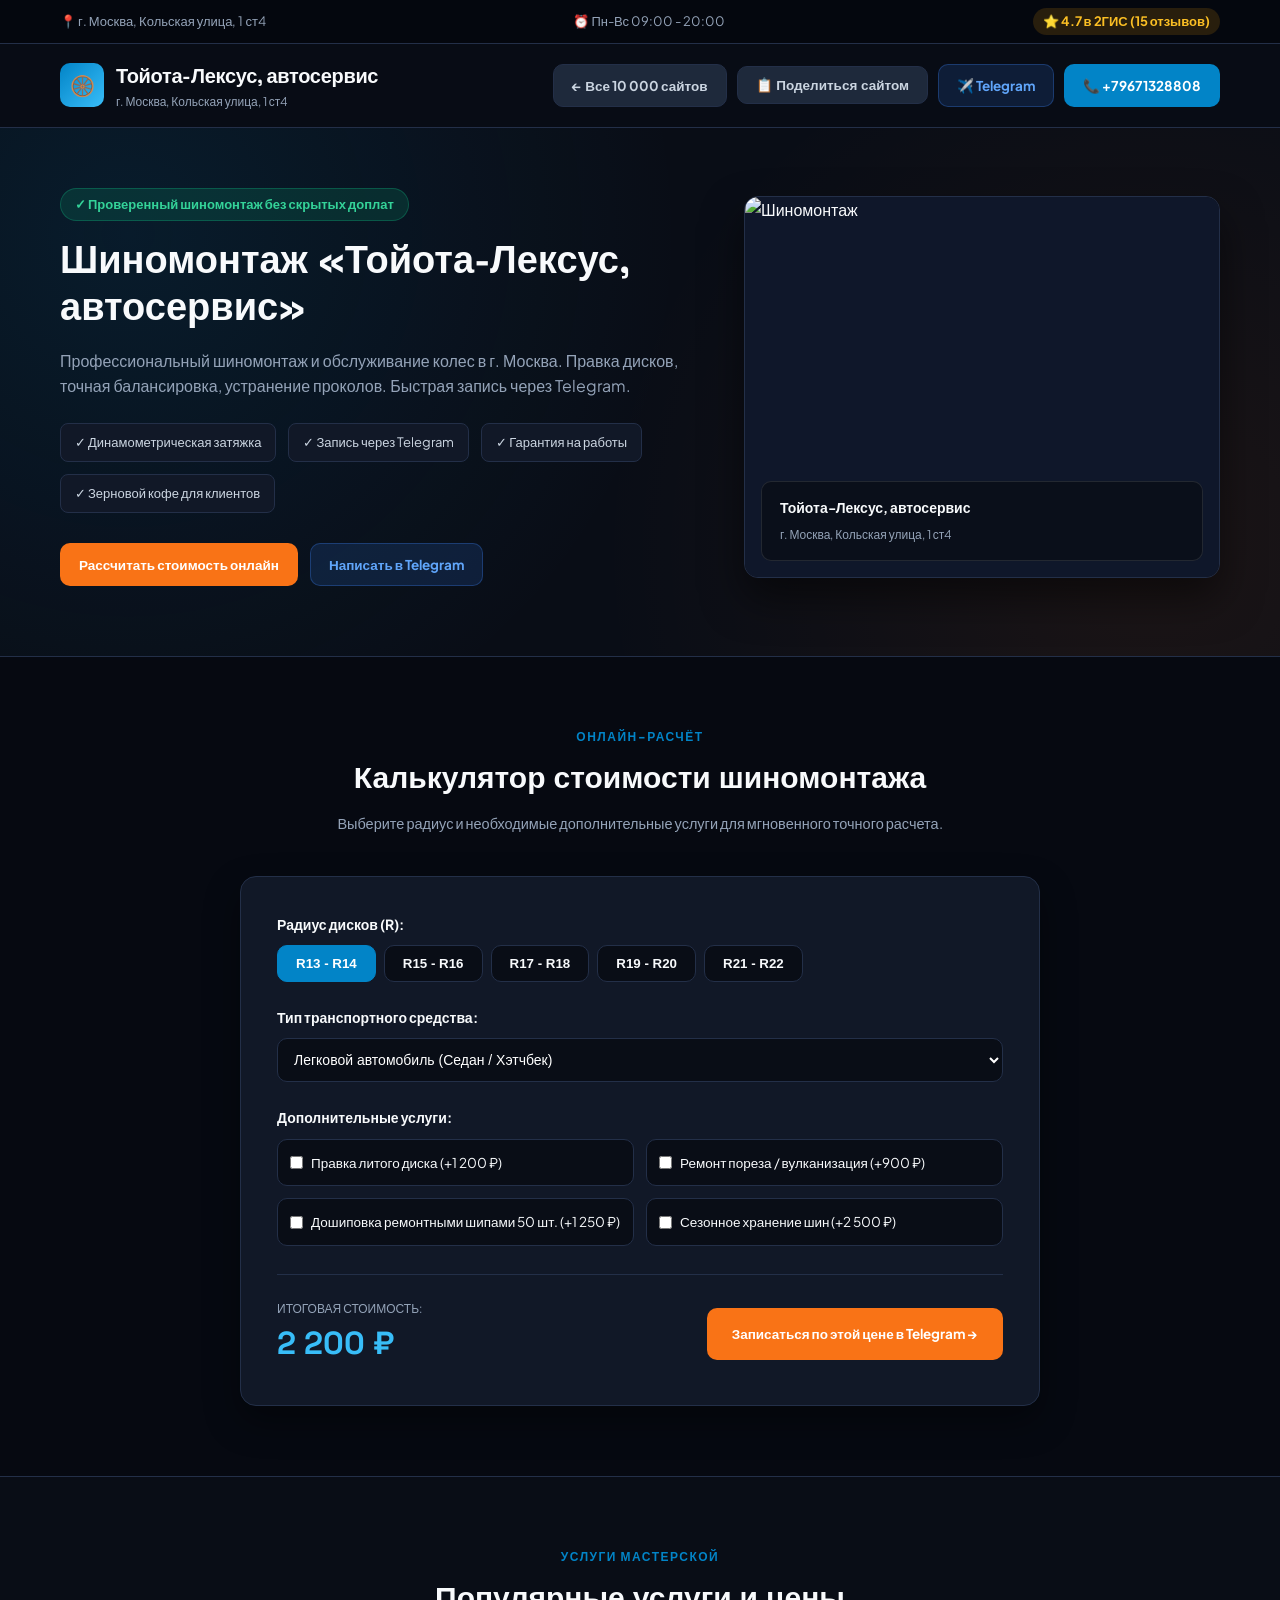
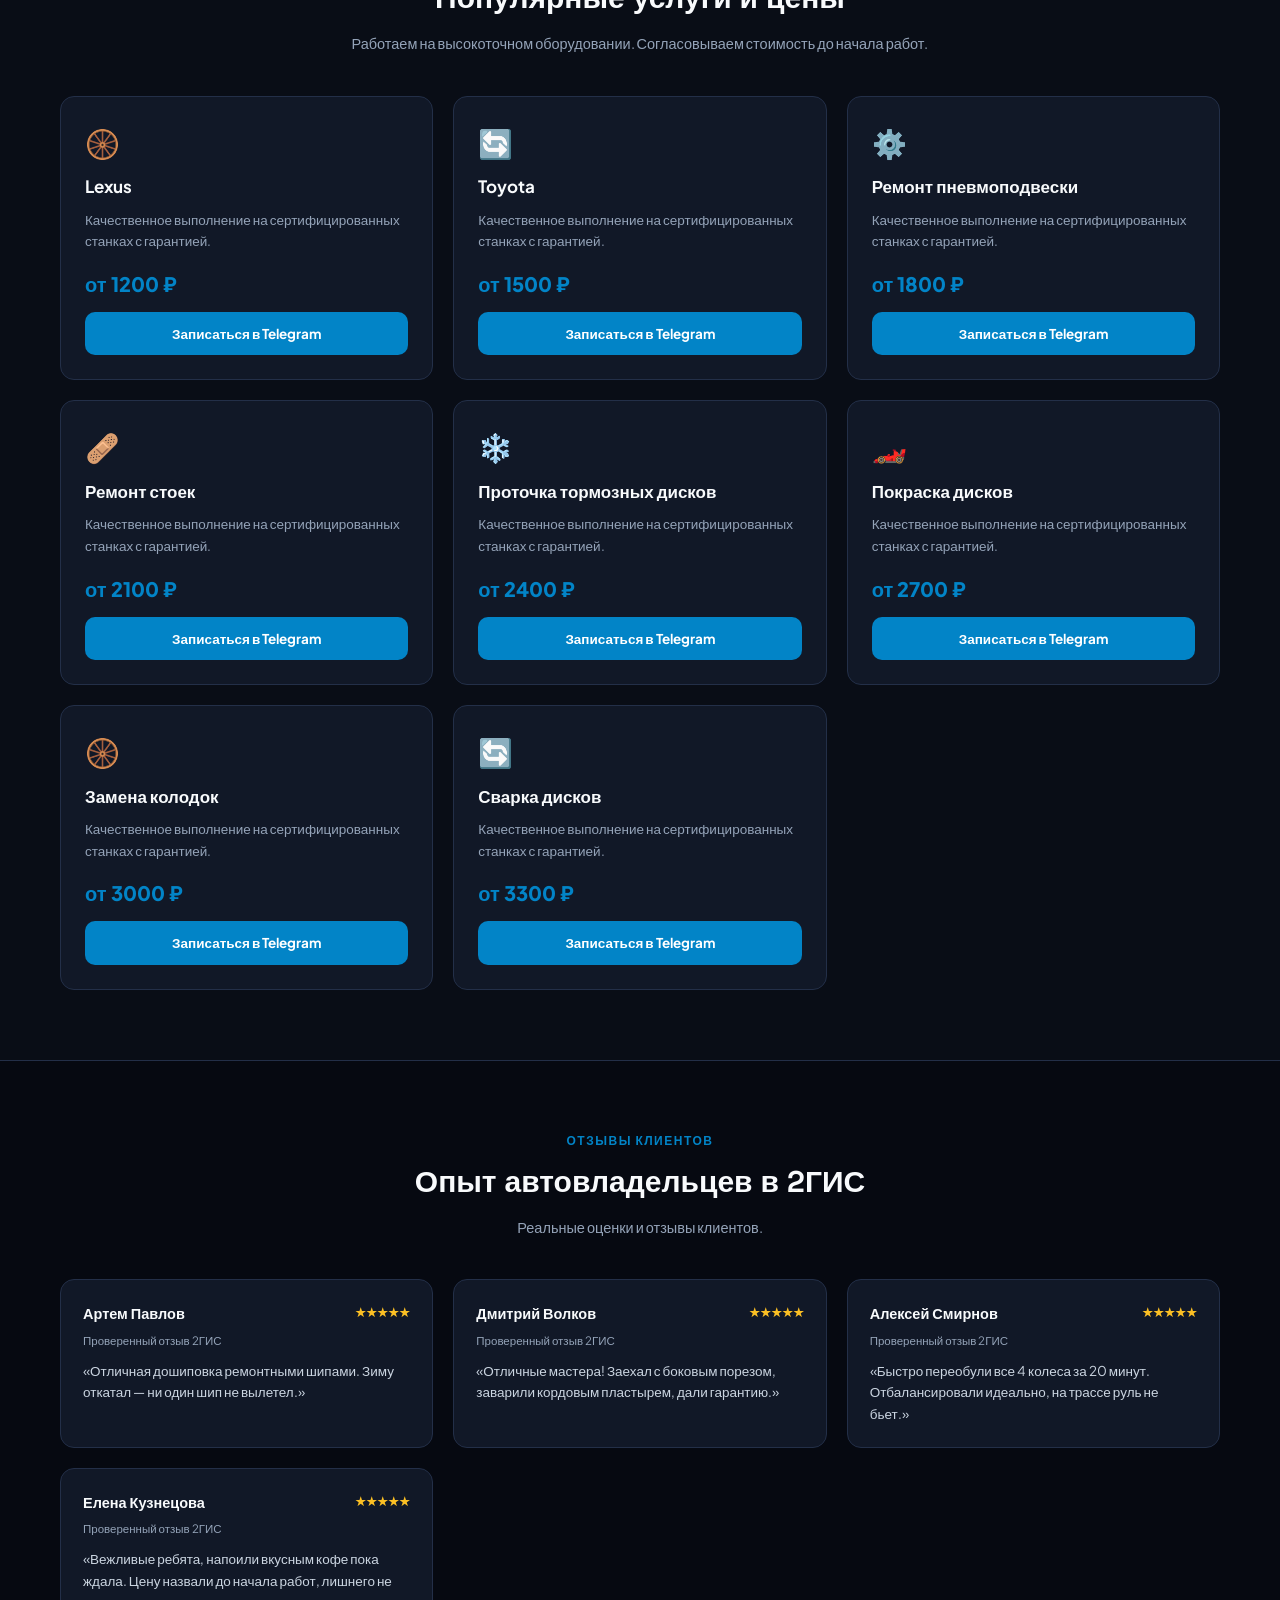
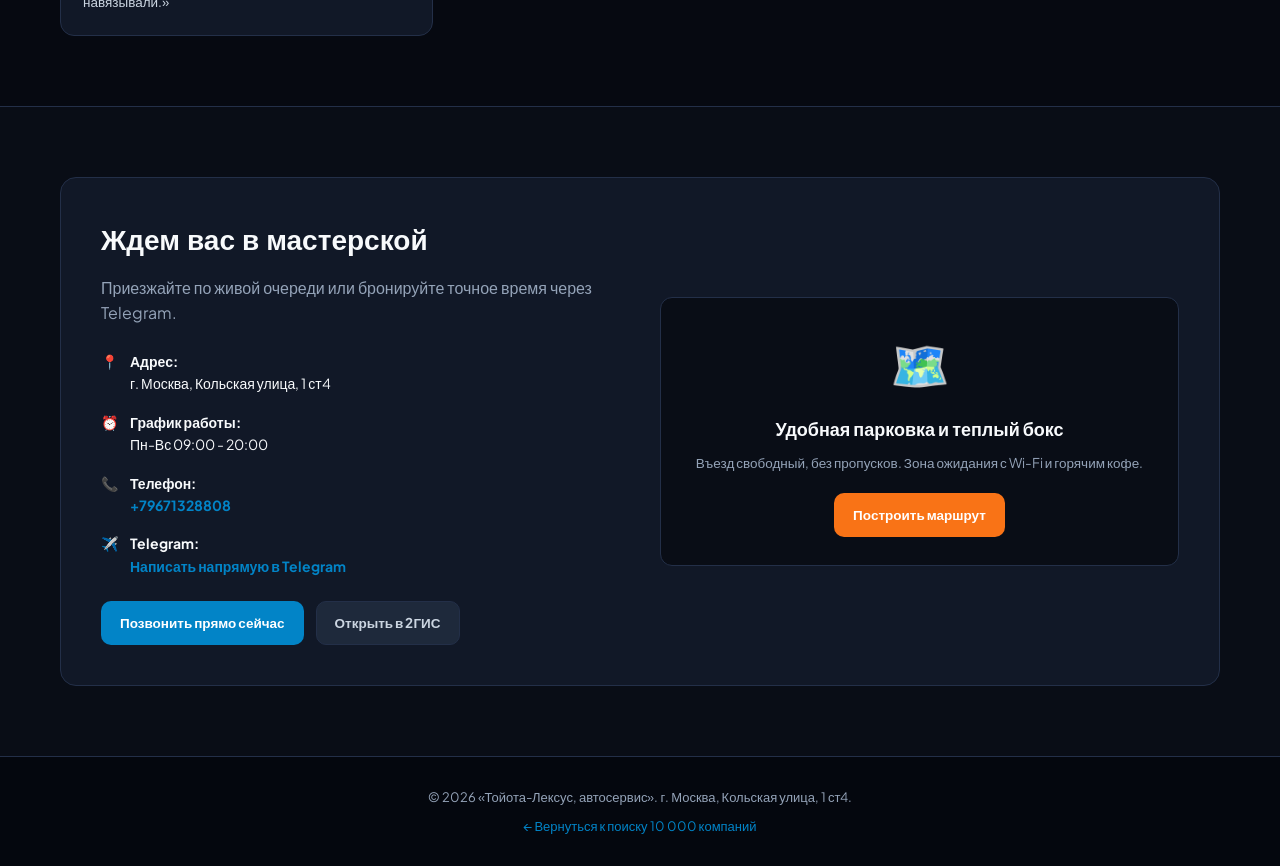
==== site/index.html @ e3f10357 "Deploy: 10,000 tire shops search portal and dynamic calculator sites with 1-click link copy" ====
<!DOCTYPE html>
<html lang="ru">
<head>
  <meta charset="UTF-8">
  <meta name="viewport" content="width=device-width, initial-scale=1.0">
  <title id="pageTitle">Шиномонтаж — Профессиональные услуги и калькулятор</title>
  <meta name="description" id="pageMeta" content="Профессиональный шиномонтаж, балансировка, правка дисков, ремонт порезов. Онлайн калькулятор стоимости и запись.">
  <link rel="preconnect" href="https://fonts.googleapis.com">
  <link rel="preconnect" href="https://fonts.gstatic.com" crossorigin>
  <link href="https://fonts.googleapis.com/css2?family=Plus+Jakarta+Sans:wght@400;500;600;700;800&family=Space+Grotesk:wght@700;800&display=swap" rel="stylesheet">
  <style>
    :root {
      --primary: #0284c7;
      --primary-hover: #0369a1;
      --accent: #f97316;
      --accent-hover: #ea580c;
      --green: #10b981;
      --bg-dark: #090d16;
      --bg-card: #111827;
      --bg-card-hover: #1e293b;
      --border: #232f48;
      --text: #f8fafc;
      --text-muted: #94a3b8;
      --radius: 14px;
    }

    * { margin: 0; padding: 0; box-sizing: border-box; }
    body {
      font-family: 'Plus Jakarta Sans', sans-serif;
      background-color: var(--bg-dark);
      color: var(--text);
      line-height: 1.6;
    }
    a { color: inherit; text-decoration: none; }
    .container { max-width: 1200px; margin: 0 auto; padding: 0 20px; }

    /* Top Ribbon */
    .top-ribbon {
      background: #04070e;
      border-bottom: 1px solid var(--border);
      font-size: 13px;
      color: var(--text-muted);
      padding: 8px 0;
    }
    .ribbon-flex {
      display: flex;
      justify-content: space-between;
      align-items: center;
      flex-wrap: wrap;
      gap: 10px;
    }
    .rating-pill {
      background: rgba(245, 158, 11, 0.15);
      color: #fbbf24;
      font-weight: 700;
      padding: 3px 10px;
      border-radius: 20px;
    }

    /* Header */
    .header {
      position: sticky;
      top: 0;
      z-index: 100;
      background: rgba(9, 13, 22, 0.95);
      backdrop-filter: blur(12px);
      border-bottom: 1px solid var(--border);
      padding: 16px 0;
    }
    .header-content {
      display: flex;
      justify-content: space-between;
      align-items: center;
      gap: 16px;
    }
    .logo-block {
      display: flex;
      align-items: center;
      gap: 12px;
    }
    .logo-icon {
      background: linear-gradient(135deg, #0284c7, #38bdf8);
      color: #fff;
      font-size: 20px;
      width: 44px;
      height: 44px;
      display: flex;
      align-items: center;
      justify-content: center;
      border-radius: 10px;
      font-weight: 800;
    }
    .logo-title {
      font-family: 'Space Grotesk', sans-serif;
      font-size: 20px;
      font-weight: 800;
      letter-spacing: -0.3px;
    }
    .logo-sub {
      font-size: 12px;
      color: var(--text-muted);
    }

    .header-actions {
      display: flex;
      align-items: center;
      gap: 10px;
    }

    /* Buttons */
    .btn {
      display: inline-flex;
      align-items: center;
      justify-content: center;
      gap: 6px;
      padding: 10px 18px;
      border-radius: 10px;
      font-weight: 700;
      font-size: 13.5px;
      cursor: pointer;
      transition: all 0.2s ease;
      border: 1px solid transparent;
      white-space: nowrap;
    }
    .btn-primary { background: var(--primary); color: #fff; }
    .btn-primary:hover { background: var(--primary-hover); transform: translateY(-1px); }
    .btn-accent { background: var(--accent); color: #fff; }
    .btn-accent:hover { background: var(--accent-hover); transform: translateY(-1px); }
    .btn-tg {
      background: rgba(59, 130, 246, 0.15);
      color: #60a5fa;
      border-color: rgba(59, 130, 246, 0.3);
    }
    .btn-tg:hover { background: #2563eb; color: #fff; }
    .btn-back {
      background: #1e293b;
      color: #cbd5e1;
      border: 1px solid var(--border);
    }
    .btn-back:hover { background: #334155; color: #fff; }

    /* Hero */
    .hero {
      padding: 60px 0 70px;
      background: radial-gradient(circle at 10% 20%, rgba(2, 132, 199, 0.12) 0%, transparent 45%),
                  radial-gradient(circle at 90% 80%, rgba(249, 115, 22, 0.08) 0%, transparent 45%);
    }
    .hero-grid {
      display: grid;
      grid-template-columns: 1.15fr 0.85fr;
      gap: 40px;
      align-items: center;
    }
    .hero-badge {
      display: inline-block;
      background: rgba(16, 185, 129, 0.15);
      color: #34d399;
      font-size: 13px;
      font-weight: 700;
      padding: 5px 14px;
      border-radius: 30px;
      margin-bottom: 16px;
      border: 1px solid rgba(16, 185, 129, 0.3);
    }
    .hero h1 {
      font-family: 'Space Grotesk', sans-serif;
      font-size: 38px;
      font-weight: 800;
      line-height: 1.25;
      margin-bottom: 16px;
    }
    .hero-desc {
      font-size: 16px;
      color: var(--text-muted);
      margin-bottom: 24px;
    }
    .hero-features {
      display: flex;
      gap: 12px;
      flex-wrap: wrap;
      margin-bottom: 30px;
    }
    .feat-pill {
      background: var(--bg-card);
      border: 1px solid var(--border);
      padding: 8px 14px;
      border-radius: 8px;
      font-size: 13px;
      color: #cbd5e1;
    }
    .hero-cta {
      display: flex;
      gap: 12px;
      flex-wrap: wrap;
    }

    /* Photo gallery card */
    .hero-photo-card {
      position: relative;
      border-radius: var(--radius);
      overflow: hidden;
      border: 1px solid var(--border);
      box-shadow: 0 20px 40px rgba(0, 0, 0, 0.5);
    }
    .main-photo {
      width: 100%;
      height: 380px;
      object-fit: cover;
      display: block;
      background: #0f172a;
    }
    .photo-overlay {
      position: absolute;
      bottom: 16px;
      left: 16px;
      right: 16px;
      background: rgba(11, 15, 25, 0.88);
      backdrop-filter: blur(8px);
      padding: 14px 18px;
      border-radius: 10px;
      border: 1px solid rgba(255, 255, 255, 0.1);
    }
    .photo-overlay strong { display: block; font-size: 14px; margin-bottom: 2px; }
    .photo-overlay span { font-size: 12px; color: var(--text-muted); }

    /* Section common */
    .section { padding: 70px 0; }
    .sec-dark { background: #060911; border-top: 1px solid var(--border); border-bottom: 1px solid var(--border); }
    .sec-title {
      text-align: center;
      max-width: 650px;
      margin: 0 auto 40px;
    }
    .sec-tag {
      color: var(--primary);
      text-transform: uppercase;
      font-size: 12px;
      font-weight: 800;
      letter-spacing: 1.5px;
      margin-bottom: 8px;
    }
    .sec-title h2 {
      font-family: 'Space Grotesk', sans-serif;
      font-size: 30px;
      font-weight: 800;
      margin-bottom: 10px;
    }
    .sec-title p { color: var(--text-muted); font-size: 14.5px; }

    /* Calculator */
    .calc-box {
      background: var(--bg-card);
      border: 1px solid var(--border);
      border-radius: 16px;
      padding: 36px;
      max-width: 800px;
      margin: 0 auto;
      box-shadow: 0 15px 35px rgba(0, 0, 0, 0.4);
    }
    .calc-row { margin-bottom: 24px; }
    .calc-label {
      display: block;
      font-size: 14px;
      font-weight: 700;
      margin-bottom: 10px;
    }
    .radius-pills {
      display: flex;
      gap: 8px;
      flex-wrap: wrap;
    }
    .r-btn {
      background: #090d16;
      border: 1px solid var(--border);
      color: var(--text);
      padding: 10px 18px;
      border-radius: 10px;
      font-weight: 700;
      cursor: pointer;
      transition: all 0.2s;
    }
    .r-btn:hover { border-color: var(--primary); }
    .r-btn.active {
      background: var(--primary);
      border-color: var(--primary);
      color: #fff;
    }
    .calc-select {
      width: 100%;
      background: #090d16;
      border: 1px solid var(--border);
      color: #fff;
      padding: 12px;
      border-radius: 10px;
      font-size: 14px;
    }
    .options-grid {
      display: grid;
      grid-template-columns: 1fr 1fr;
      gap: 12px;
    }
    .cb-opt {
      display: flex;
      align-items: center;
      gap: 8px;
      background: #090d16;
      border: 1px solid var(--border);
      padding: 12px;
      border-radius: 10px;
      font-size: 13.5px;
      cursor: pointer;
    }
    .calc-footer {
      display: flex;
      justify-content: space-between;
      align-items: center;
      border-top: 1px solid var(--border);
      padding-top: 24px;
      margin-top: 28px;
      flex-wrap: wrap;
      gap: 16px;
    }
    .calc-price-wrap {
      display: flex;
      flex-direction: column;
    }
    .calc-price-label { font-size: 12px; color: var(--text-muted); text-transform: uppercase; }
    .calc-price-val { font-size: 32px; font-weight: 900; color: #38bdf8; font-family: 'Space Grotesk', sans-serif; }

    /* Services Grid */
    .services-grid {
      display: grid;
      grid-template-columns: repeat(auto-fit, minmax(300px, 1fr));
      gap: 20px;
    }
    .service-card {
      background: var(--bg-card);
      border: 1px solid var(--border);
      border-radius: var(--radius);
      padding: 24px;
      display: flex;
      flex-direction: column;
    }
    .service-card h3 { font-size: 17px; font-weight: 700; margin-bottom: 8px; }
    .service-card p { font-size: 13.5px; color: var(--text-muted); margin-bottom: 16px; flex-grow: 1; }
    .s-price { font-size: 20px; font-weight: 800; color: var(--primary); margin-bottom: 12px; }

    /* Reviews */
    .reviews-grid {
      display: grid;
      grid-template-columns: repeat(auto-fit, minmax(280px, 1fr));
      gap: 20px;
    }
    .rev-card {
      background: var(--bg-card);
      border: 1px solid var(--border);
      border-radius: var(--radius);
      padding: 22px;
    }
    .rc-top { display: flex; justify-content: space-between; margin-bottom: 6px; }
    .rc-author { font-weight: 700; font-size: 14.5px; }
    .rc-stars { color: #fbbf24; font-size: 13px; }
    .rc-text { font-size: 13.5px; color: #cbd5e1; line-height: 1.6; }

    /* Contacts Card */
    .contacts-card {
      background: var(--bg-card);
      border: 1px solid var(--border);
      border-radius: 16px;
      padding: 40px;
      display: grid;
      grid-template-columns: 1fr 1fr;
      gap: 40px;
      align-items: center;
    }
    .c-list { display: flex; flex-direction: column; gap: 16px; margin-bottom: 24px; }
    .c-item { display: flex; gap: 12px; font-size: 14px; }
    .c-item a { color: var(--primary); font-weight: 700; }
    .c-btns { display: flex; gap: 12px; flex-wrap: wrap; }

    /* Footer */
    footer {
      background: #04070e;
      border-top: 1px solid var(--border);
      padding: 30px 0;
      font-size: 13px;
      color: var(--text-muted);
      text-align: center;
    }

    /* Toast */
    .toast {
      position: fixed;
      bottom: 24px;
      right: 24px;
      background: #10b981;
      color: #022c22;
      padding: 14px 22px;
      border-radius: 10px;
      font-weight: 700;
      font-size: 14px;
      box-shadow: 0 10px 25px rgba(0, 0, 0, 0.5);
      transform: translateY(100px);
      opacity: 0;
      transition: all 0.3s ease;
      z-index: 9999;
    }
    .toast.show { transform: translateY(0); opacity: 1; }

    @media (max-width: 900px) {
      .hero-grid, .contacts-card, .options-grid { grid-template-columns: 1fr; }
      .header-content { flex-direction: column; align-items: stretch; }
    }
  </style>
</head>
<body>

  <!-- Top Ribbon -->
  <div class="top-ribbon">
    <div class="container ribbon-flex">
      <span id="ribbonLocation">📍 Загрузка локации...</span>
      <span id="ribbonSchedule">⏰ Режим работы</span>
      <span class="rating-pill" id="ribbonRating">⭐ 4.8 в 2ГИС</span>
    </div>
  </div>

  <!-- Header -->
  <header class="header">
    <div class="container header-content">
      <div class="logo-block">
        <div class="logo-icon">🛞</div>
        <div>
          <div class="logo-title" id="headerName">Шиномонтаж</div>
          <div class="logo-sub" id="headerSub">Профессиональный автосервис</div>
        </div>
      </div>

      <div class="header-actions">
        <a href="../index.html" class="btn btn-back">← Все 10 000 сайтов</a>
        <button class="btn btn-back" id="shareBtn" onclick="copyShareLink()">📋 Поделиться сайтом</button>
        <a href="#" id="tgHeaderBtn" target="_blank" class="btn btn-tg">✈️ Telegram</a>
        <a href="#" id="phoneHeaderBtn" class="btn btn-primary">📞 Позвонить</a>
      </div>
    </div>
  </header>

  <!-- Hero -->
  <section class="hero">
    <div class="container hero-grid">
      <div class="hero-text">
        <div class="hero-badge">✓ Проверенный шиномонтаж без скрытых доплат</div>
        <h1 id="heroTitle">Профессиональный шиномонтаж</h1>
        <p class="hero-desc" id="heroDesc">
          Точная балансировка, переобувка колес R13–R22, устранение проколов и ремонт боковых порезов любой сложности.
        </p>

        <div class="hero-features">
          <div class="feat-pill">✓ Динамометрическая затяжка</div>
          <div class="feat-pill">✓ Запись через Telegram</div>
          <div class="feat-pill">✓ Гарантия на работы</div>
          <div class="feat-pill">✓ Зерновой кофе для клиентов</div>
        </div>

        <div class="hero-cta">
          <a href="#calculator" class="btn btn-accent">Рассчитать стоимость онлайн</a>
          <a href="#" id="heroTgBtn" target="_blank" class="btn btn-tg">Написать в Telegram</a>
        </div>
      </div>

      <div class="hero-media">
        <div class="hero-photo-card">
          <img src="" id="heroMainPhoto" alt="Шиномонтаж" class="main-photo">
          <div class="photo-overlay">
            <strong id="overlayTitle">Мастерская шиномонтажа</strong>
            <span id="overlayAddr">Адрес уточняется</span>
          </div>
        </div>
      </div>
    </div>
  </section>

  <!-- Interactive Calculator Section -->
  <section id="calculator" class="section sec-dark">
    <div class="container">
      <div class="sec-title">
        <div class="sec-tag">Онлайн-расчёт</div>
        <h2>Калькулятор стоимости шиномонтажа</h2>
        <p>Выберите радиус и необходимые дополнительные услуги для мгновенного точного расчета.</p>
      </div>

      <div class="calc-box">
        <div class="calc-row">
          <label class="calc-label">Радиус дисков (R):</label>
          <div class="radius-pills" id="radiusPills">
            <button class="r-btn active" data-radius="r13_14">R13 - R14</button>
            <button class="r-btn" data-radius="r15_16">R15 - R16</button>
            <button class="r-btn" data-radius="r17_18">R17 - R18</button>
            <button class="r-btn" data-radius="r19_20">R19 - R20</button>
            <button class="r-btn" data-radius="r21_22">R21 - R22</button>
          </div>
        </div>

        <div class="calc-row">
          <label class="calc-label">Тип транспортного средства:</label>
          <select id="vehicleType" class="calc-select">
            <option value="0">Легковой автомобиль (Седан / Хэтчбек)</option>
            <option value="suv">Кроссовер / Внедорожник / Минивэн</option>
          </select>
        </div>

        <div class="calc-row">
          <label class="calc-label">Дополнительные услуги:</label>
          <div class="options-grid">
            <label class="cb-opt">
              <input type="checkbox" id="optStraight"> Правка литого диска (+1 200 ₽)
            </label>
            <label class="cb-opt">
              <input type="checkbox" id="optVulcan"> Ремонт пореза / вулканизация (+900 ₽)
            </label>
            <label class="cb-opt">
              <input type="checkbox" id="optSpikes"> Дошиповка ремонтными шипами 50 шт. (+1 250 ₽)
            </label>
            <label class="cb-opt">
              <input type="checkbox" id="optStorage"> Сезонное хранение шин (+2 500 ₽)
            </label>
          </div>
        </div>

        <div class="calc-footer">
          <div class="calc-price-wrap">
            <span class="calc-price-label">Итоговая стоимость:</span>
            <span class="calc-price-val" id="calcPriceDisplay">2 400 ₽</span>
          </div>
          <a href="#" id="calcBookBtn" target="_blank" class="btn btn-accent" style="padding:14px 24px;">
            Записаться по этой цене в Telegram →
          </a>
        </div>
      </div>
    </div>
  </section>

  <!-- Services Grid -->
  <section class="section">
    <div class="container">
      <div class="sec-title">
        <div class="sec-tag">Услуги мастерской</div>
        <h2>Популярные услуги и цены</h2>
        <p>Работаем на высокоточном оборудовании. Согласовываем стоимость до начала работ.</p>
      </div>

      <div class="services-grid" id="servicesGrid">
        <!-- Rendered dynamically -->
      </div>
    </div>
  </section>

  <!-- Reviews Section -->
  <section class="section sec-dark">
    <div class="container">
      <div class="sec-title">
        <div class="sec-tag">Отзывы клиентов</div>
        <h2>Опыт автовладельцев в 2ГИС</h2>
        <p id="reviewsCountTitle">Реальные оценки и отзывы клиентов.</p>
      </div>

      <div class="reviews-grid" id="reviewsGrid">
        <!-- Rendered dynamically -->
      </div>
    </div>
  </section>

  <!-- Contacts -->
  <section class="section">
    <div class="container">
      <div class="contacts-card">
        <div>
          <h2 style="font-family:'Space Grotesk',sans-serif; font-size:28px; margin-bottom:12px;">Ждем вас в мастерской</h2>
          <p style="color:var(--text-muted); margin-bottom:24px;">Приезжайте по живой очереди или бронируйте точное время через Telegram.</p>

          <div class="c-list">
            <div class="c-item">
              <span>📍</span>
              <div>
                <strong>Адрес:</strong>
                <div id="contactAddress">Загрузка адреса...</div>
              </div>
            </div>
            <div class="c-item">
              <span>⏰</span>
              <div>
                <strong>График работы:</strong>
                <div id="contactSchedule">Ежедневно 09:00 - 21:00</div>
              </div>
            </div>
            <div class="c-item">
              <span>📞</span>
              <div>
                <strong>Телефон:</strong>
                <div><a href="#" id="contactPhoneLink">+7 ...</a></div>
              </div>
            </div>
            <div class="c-item">
              <span>✈️</span>
              <div>
                <strong>Telegram:</strong>
                <div><a href="#" id="contactTgLink" target="_blank">Написать напрямую в Telegram</a></div>
              </div>
            </div>
          </div>

          <div class="c-btns">
            <a href="#" id="contactCallBtn" class="btn btn-primary">Позвонить прямо сейчас</a>
            <a href="#" id="contactRouteBtn" target="_blank" class="btn btn-back">Открыть в 2ГИС</a>
          </div>
        </div>

        <div style="background:#090d16; border:1px solid var(--border); border-radius:12px; padding:28px; text-align:center;">
          <div style="font-size:48px; margin-bottom:12px;">🗺️</div>
          <h3 style="font-size:18px; margin-bottom:8px;">Удобная парковка и теплый бокс</h3>
          <p style="color:var(--text-muted); font-size:13.5px; margin-bottom:20px;">
            Въезд свободный, без пропусков. Зона ожидания с Wi-Fi и горячим кофе.
          </p>
          <a href="#" id="contactMapDirectBtn" target="_blank" class="btn btn-accent">Построить маршрут</a>
        </div>
      </div>
    </div>
  </section>

  <!-- Footer -->
  <footer>
    <div class="container">
      <div id="footerCopy">© 2026 Шиномонтаж. Все права защищены.</div>
      <div style="margin-top:8px;">
        <a href="../index.html" style="color:var(--primary);">← Вернуться к поиску 10 000 компаний</a>
      </div>
    </div>
  </footer>

  <!-- Toast -->
  <div id="toast" class="toast">✓ Ссылка на сайт компании скопирована!</div>

  <script>
    let currentBiz = null;
    let selectedRadius = 'r13_14';

    const urlParams = new URLSearchParams(window.location.search);
    const targetId = urlParams.get('id') || '70000001037985828';
    const prefix = targetId.slice(0, 4);

    function showToast(text) {
      const toast = document.getElementById('toast');
      toast.textContent = text || '✓ Ссылка скопирована!';
      toast.classList.add('show');
      setTimeout(() => toast.classList.remove('show'), 2500);
    }

    function copyShareLink() {
      navigator.clipboard.writeText(window.location.href).then(() => {
        showToast('✓ Ссылка на персональный сайт скопирована в буфер!');
      });
    }

    // Load chunk
    fetch(`../data/${prefix}.json`)
      .then(res => res.json())
      .then(chunk => {
        currentBiz = chunk[targetId] || Object.values(chunk)[0];
        initPage(currentBiz);
      })
      .catch(err => {
        // Fallback to sample
        console.error("Chunk load err:", err);
      });

    function initPage(b) {
      document.title = `${b.name} — Шиномонтаж в г. ${b.city}`;
      document.getElementById('headerName').textContent = b.name;
      document.getElementById('headerSub').textContent = `г. ${b.city}, ${b.address}`;
      document.getElementById('ribbonLocation').textContent = `📍 г. ${b.city}, ${b.address}`;
      document.getElementById('ribbonSchedule').textContent = `⏰ ${b.schedule}`;
      document.getElementById('ribbonRating').textContent = `⭐ ${b.rating} в 2ГИС (${b.review_count} отзывов)`;

      document.getElementById('heroTitle').textContent = `Шиномонтаж «${b.name}»`;
      document.getElementById('heroDesc').textContent = `Профессиональный шиномонтаж и обслуживание колес в г. ${b.city}. Правка дисков, точная балансировка, устранение проколов. Быстрая запись через Telegram.`;

      document.getElementById('overlayTitle').textContent = b.name;
      document.getElementById('overlayAddr').textContent = `г. ${b.city}, ${b.address}`;

      const photoUrl = (b.photos && b.photos.length > 0) ? b.photos[0] : 'https://images.unsplash.com/photo-1578844251758-2f71da64c96f?auto=format&fit=crop&w=1200&q=80';
      document.getElementById('heroMainPhoto').src = photoUrl;

      // Contacts
      document.getElementById('tgHeaderBtn').href = b.telegram;
      document.getElementById('heroTgBtn').href = b.telegram;
      document.getElementById('contactTgLink').href = b.telegram;

      document.getElementById('phoneHeaderBtn').href = `tel:${b.phone}`;
      document.getElementById('phoneHeaderBtn').textContent = `📞 ${b.phone}`;
      document.getElementById('contactPhoneLink').href = `tel:${b.phone}`;
      document.getElementById('contactPhoneLink').textContent = b.phone;
      document.getElementById('contactCallBtn').href = `tel:${b.phone}`;

      document.getElementById('contactAddress').textContent = `г. ${b.city}, ${b.address}`;
      document.getElementById('contactSchedule').textContent = b.schedule;

      const gisLink = `https://2gis.ru/firm/${b.id}`;
      document.getElementById('contactRouteBtn').href = gisLink;
      document.getElementById('contactMapDirectBtn').href = gisLink;

      document.getElementById('footerCopy').textContent = `© 2026 «${b.name}». г. ${b.city}, ${b.address}.`;

      // Services Grid
      const services = b.services || ["Сезонная переобувка", "Балансировка", "Ремонт проколов", "Правка дисков", "Ошиповка"];
      const sGrid = document.getElementById('servicesGrid');
      sGrid.innerHTML = services.map((s, idx) => `
        <div class="service-card">
          <div style="font-size:28px; margin-bottom:8px;">${['🛞', '🔄', '⚙️', '🩹', '❄️', '🏎️'][idx % 6]}</div>
          <h3>${s}</h3>
          <p>Качественное выполнение на сертифицированных станках с гарантией.</p>
          <div class="s-price">от ${1200 + (idx * 300)} ₽</div>
          <a href="${b.telegram}" target="_blank" class="btn btn-primary" style="width:100%;">Записаться в Telegram</a>
        </div>
      `).join('');

      // Reviews Grid
      const revs = b.reviews || [];
      const rGrid = document.getElementById('reviewsGrid');
      rGrid.innerHTML = revs.map(r => `
        <div class="rev-card">
          <div class="rc-top">
            <span class="rc-author">${r.author}</span>
            <span class="rc-stars">★★★★★</span>
          </div>
          <div style="font-size:11.5px; color:var(--text-muted); margin-bottom:10px;">Проверенный отзыв 2ГИС</div>
          <p class="rc-text">«${r.text}»</p>
        </div>
      `).join('');

      updateCalculator();
    }

    // Calculator Logic
    const radiusBtns = document.querySelectorAll('.r-btn');
    const vehicleSelect = document.getElementById('vehicleType');
    const optStraight = document.getElementById('optStraight');
    const optVulcan = document.getElementById('optVulcan');
    const optSpikes = document.getElementById('optSpikes');
    const optStorage = document.getElementById('optStorage');
    const priceDisplay = document.getElementById('calcPriceDisplay');
    const bookBtn = document.getElementById('calcBookBtn');

    radiusBtns.forEach(btn => {
      btn.addEventListener('click', () => {
        radiusBtns.forEach(b => b.classList.remove('active'));
        btn.classList.add('active');
        selectedRadius = btn.dataset.radius;
        updateCalculator();
      });
    });

    [vehicleSelect, optStraight, optVulcan, optSpikes, optStorage].forEach(el => {
      el.addEventListener('change', updateCalculator);
    });

    function updateCalculator() {
      if (!currentBiz) return;
      const prices = currentBiz.prices || { r13_14: 2400, r15_16: 2800, r17_18: 3400, r19_20: 4200, r21_22: 5000, suv_markup: 500 };
      let total = prices[selectedRadius] || 2400;

      if (vehicleSelect.value === 'suv') total += (prices.suv_markup || 500);
      if (optStraight.checked) total += 1200;
      if (optVulcan.checked) total += 900;
      if (optSpikes.checked) total += 1250;
      if (optStorage.checked) total += 2500;

      priceDisplay.textContent = total.toLocaleString('ru-RU') + ' ₽';

      if (currentBiz.telegram) {
        bookBtn.href = currentBiz.telegram;
      }
    }
  </script>
</body>
</html>
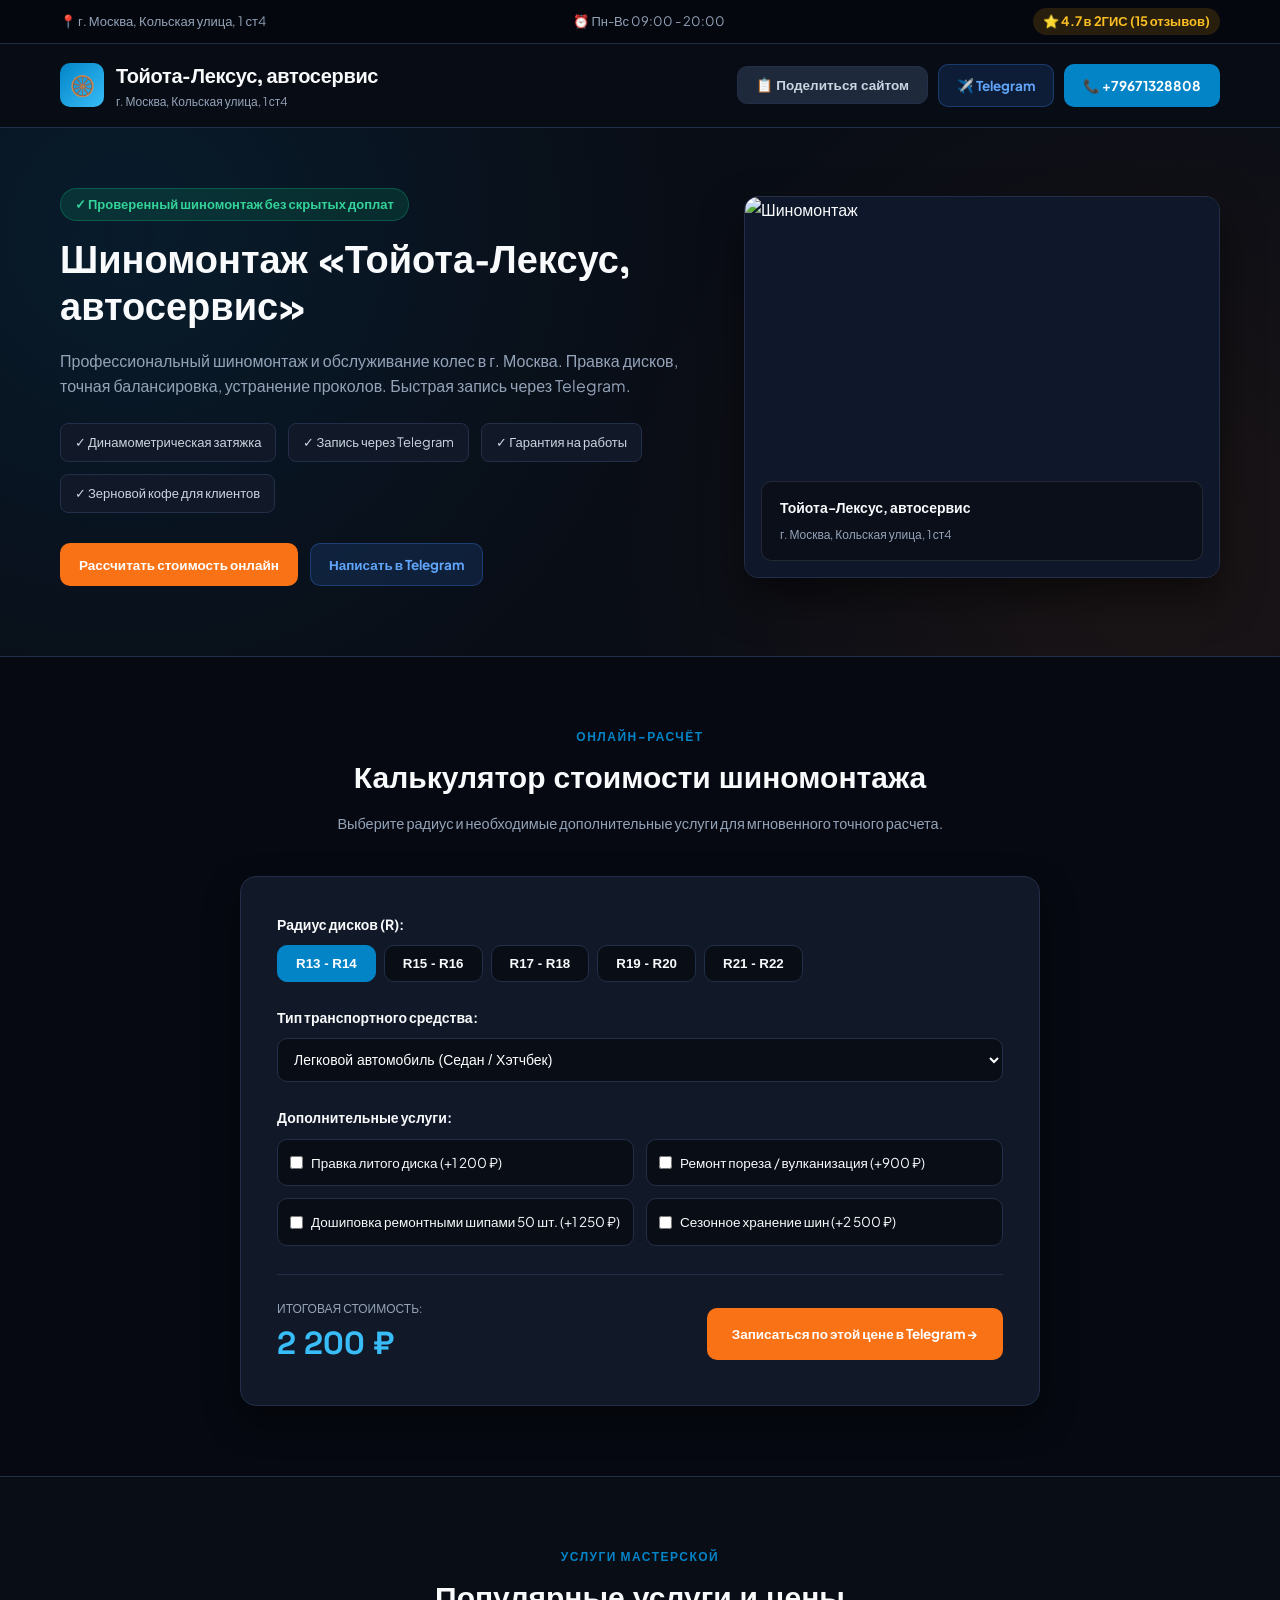
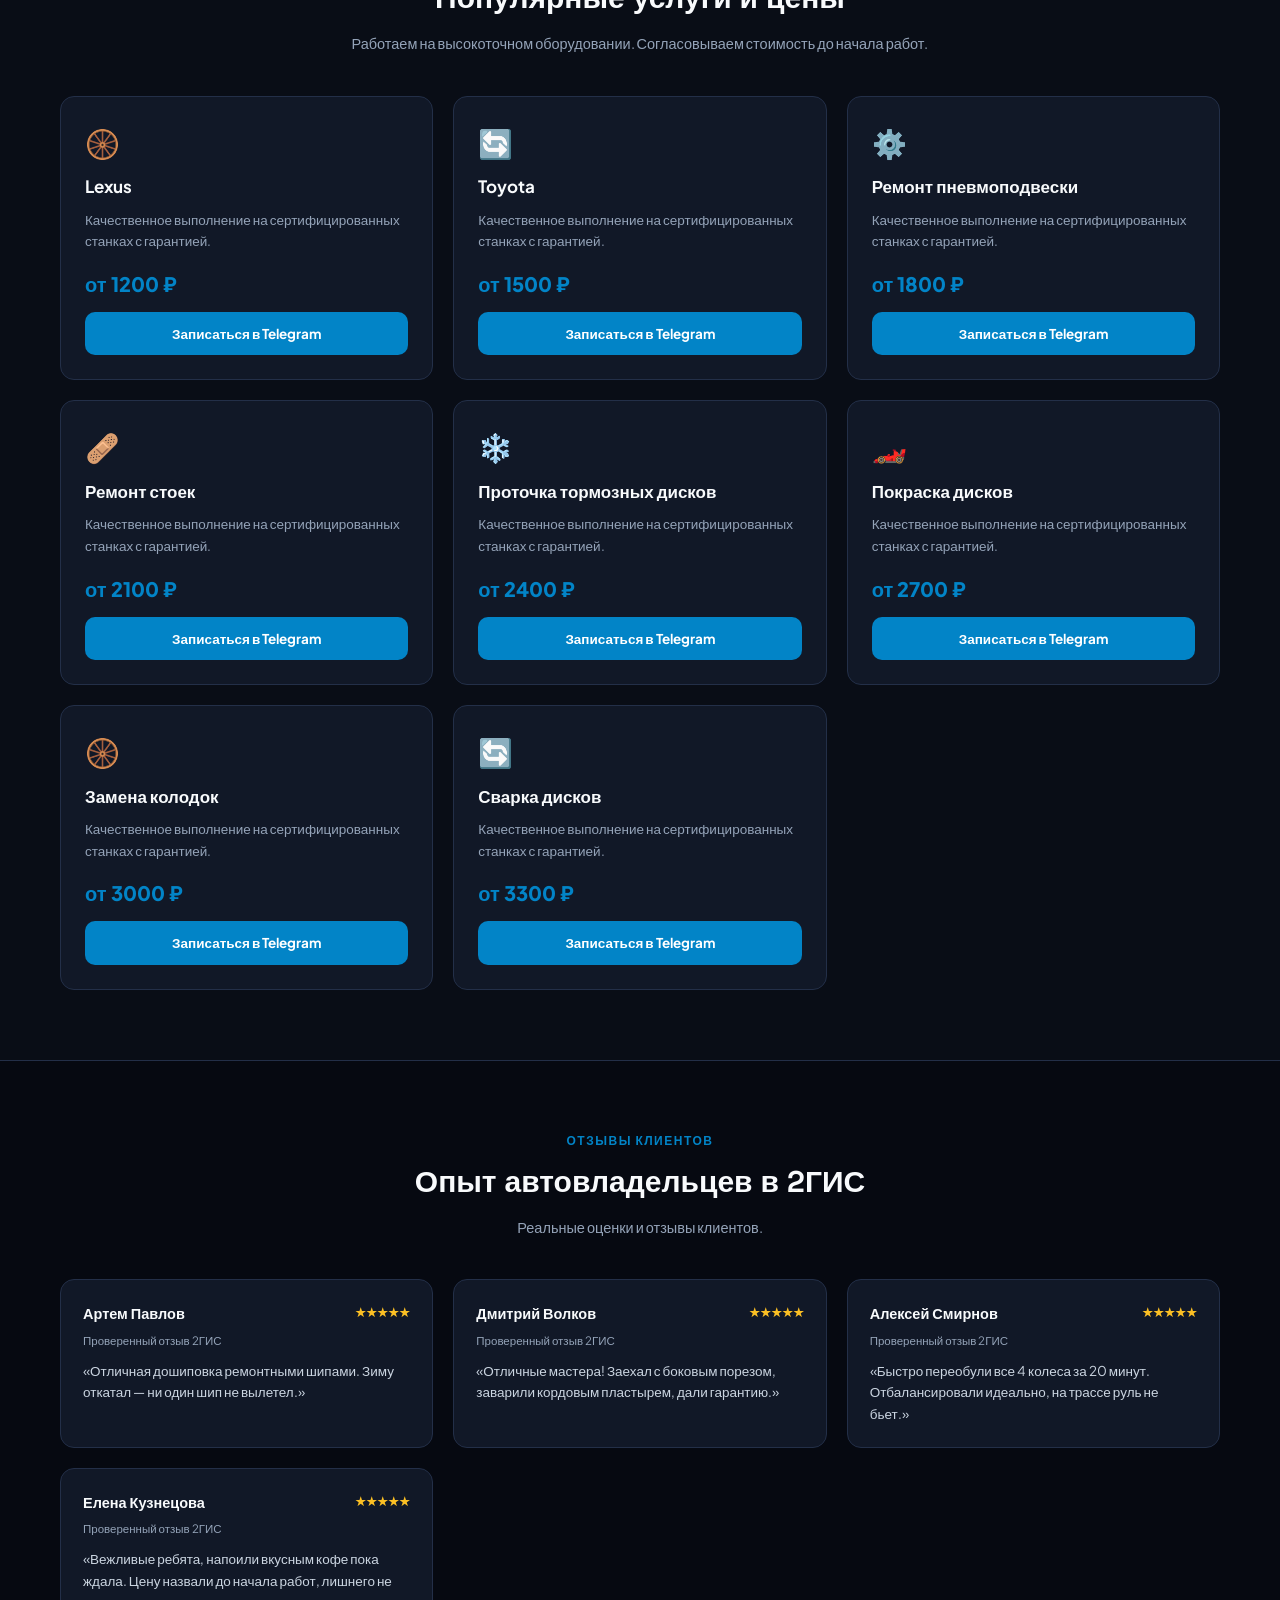
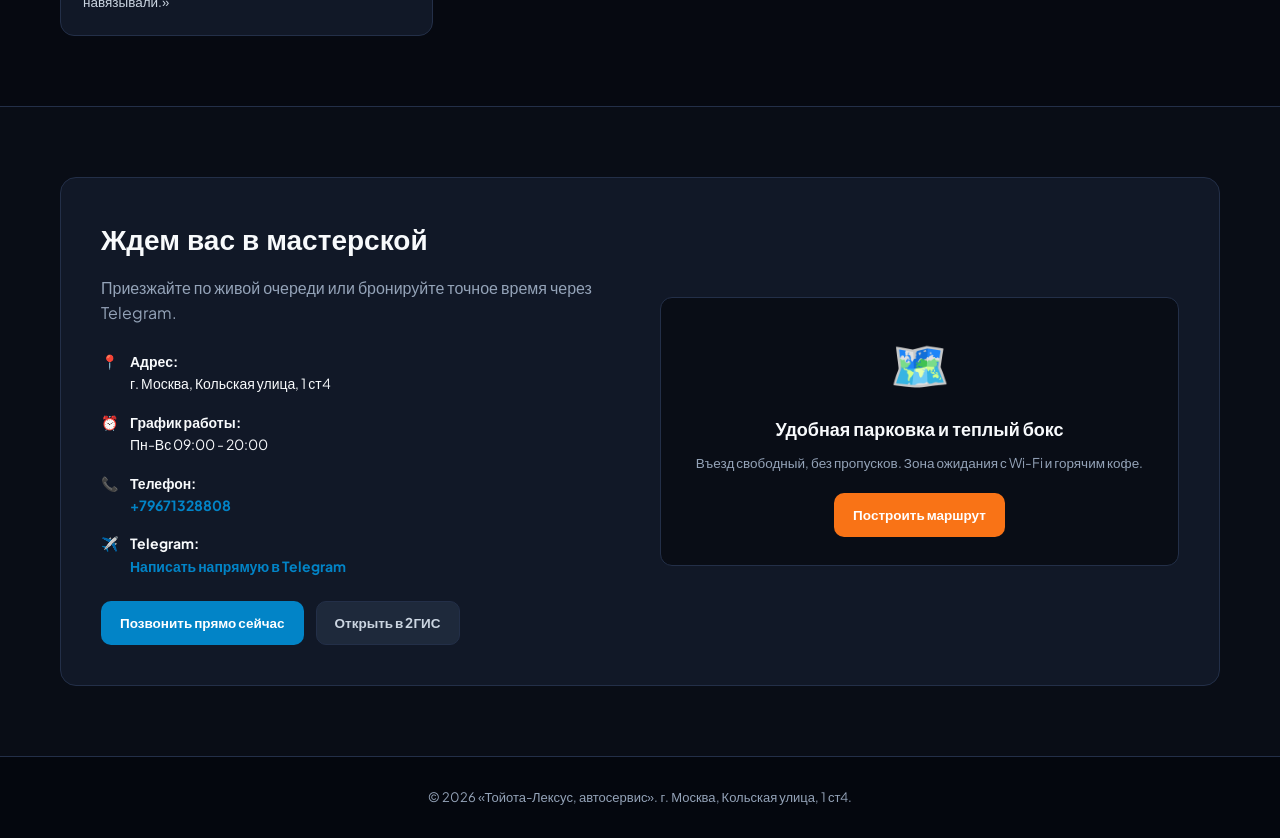
==== commit 293ba906: "Remove back to directory links from company sites" ====
--- a/site/index.html
+++ b/site/index.html
@@ -436,7 +436,6 @@
       </div>
 
       <div class="header-actions">
-        <a href="../index.html" class="btn btn-back">← Все 10 000 сайтов</a>
         <button class="btn btn-back" id="shareBtn" onclick="copyShareLink()">📋 Поделиться сайтом</button>
         <a href="#" id="tgHeaderBtn" target="_blank" class="btn btn-tg">✈️ Telegram</a>
         <a href="#" id="phoneHeaderBtn" class="btn btn-primary">📞 Позвонить</a>
@@ -630,9 +629,6 @@
   <footer>
     <div class="container">
       <div id="footerCopy">© 2026 Шиномонтаж. Все права защищены.</div>
-      <div style="margin-top:8px;">
-        <a href="../index.html" style="color:var(--primary);">← Вернуться к поиску 10 000 компаний</a>
-      </div>
     </div>
   </footer>
 
